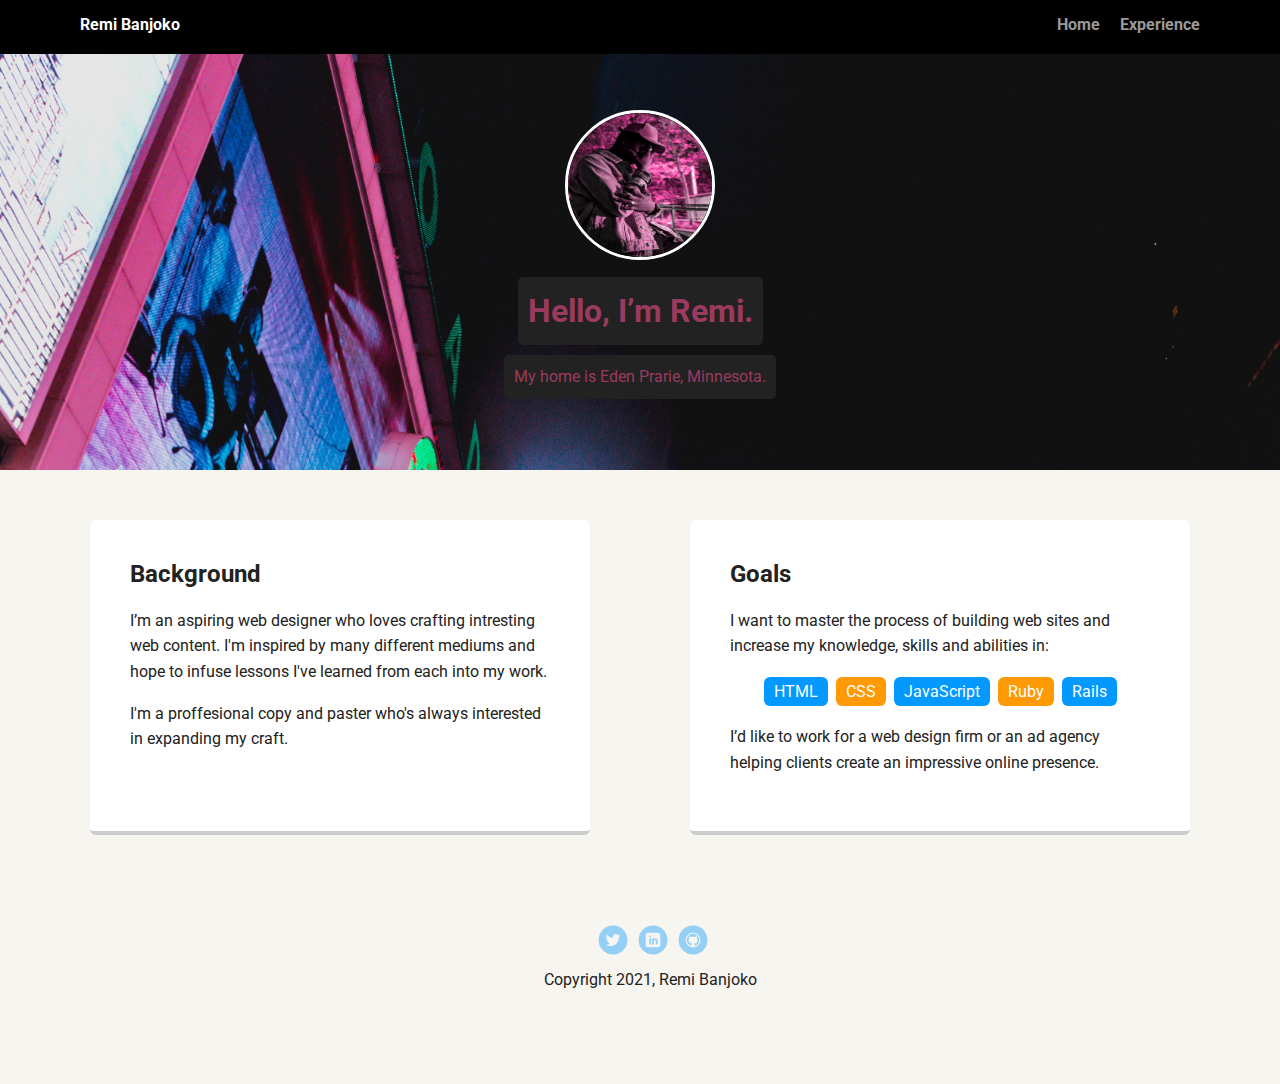
==== index.html @ 9d986264 "Initial commit" ====
<!doctype html>
<html lang="en">
<head>
  <meta charset="utf-8">
  <title>Remi Banjoko's Profile</title>
  <meta name="viewport" content="width=device-width, initial-scale=1.0">
  <link rel="stylesheet" href="styles.css">
  <link href="https://fonts.googleapis.com/css?family=Muli%7CRoboto:400,300,500,700,900" rel="stylesheet"></head>
  <body>

    <div class="main-nav">
        <ul class="nav">
          <li class="name">Remi Banjoko</li>
          <li><a href="index.html" >Home</a></li>
          <li><a href="experience.html">Experience</a></li>
        </ul>
    </div>

    <header>
      <!-- <div class="swapBox" title="Picture of Remi Banjoko"></div> -->
      <img class="profile-image" src="images/actuallyMe5.jpg" alt="Picture of Remi Banjoko" >
      <h1 class="tag name"> <span>Hello, I’m Remi.</span></h1>
      <p class="tag location"><span>My home is Eden Prarie, Minnesota.</span></p>
    </header>

    <main class="flex">
      <div class="card">
        <h2>Background</h2>
        <p>I’m an aspiring web designer who loves crafting intresting web content. I'm inspired by many different mediums and hope to infuse lessons I've learned from each into my work. </p>
        <p>I'm a proffesional copy and paster who's always interested in expanding my craft.</p>
      </div> 

      <div class="card">
        <h2>Goals</h2>
        <p>I want to master the process of building web sites and increase my knowledge, skills and abilities in:</p>
        <ul class="skills">
          <li>HTML</li>
          <li>CSS</li>
          <li>JavaScript</li>
          <li>Ruby</li>
          <li>Rails</li>
        </ul>
        <p> I’d like to work for a web design firm or an ad agency helping clients create an impressive online presence.</p>
      </div> 

    </main>
    <footer>
      <ul>
        <li><a href="#" class="social twitter">Twitter</a></li>
        <li><a href="https://www.linkedin.com/in/remi-banjoko-4a3756212" target="blank" class="social linkedin">LinkedIn</a></li>
        <li><a href="#" class="social github">Github</a></li>
      </ul>
      <p class="copyright">Copyright 2021, Remi Banjoko</p>
    </footer>
  </body>
  </html>
---- styles.css ----
/* Global Layout Set-up */
* { 
  box-sizing: border-box;
}
  
body {
  margin: 0;
  padding: 0;
  text-align: center;
  font-family: 'Roboto', sans-serif;
  color: #222;
  background: #f7f5f0;
}
/* Link Styles */

a {
  text-decoration: none;
  color: #999;
}
a:hover {
  color: #6633ff;
}

/* Section Styles */

.main-nav {
  width: 100%;
  background: black;
  min-height: 30px;
  padding: 10px;
  position: fixed;
  text-align: center;
}

.nav {
  display: flex;
  justify-content: space-around;
  font-weight: 700;
  list-style-type: none;
  margin: 0 auto;
  padding: 0;
}

.name:hover span{
  display:none;
}

.name:hover:before{
 content:"Just a dude ";

}

.nav .name {
    display: block;
    margin-right: auto;
    color: white;
}
.nav li {
  padding: 5px 10px 10px 10px;
}

.nav a {
  transition: all .5s;
}
.nav a:hover {
  color: #9b3a5f;
}

header {
  text-align: center;
  background: url('images/street.jpg') no-repeat top center ;
  background-size: cover;
  overflow: hidden;
  padding-top: 60px;
}

header {
  line-height: 1.5;
}

/* header .swapBox{
  display:inline-block;
  background: url('images/actuallyMe5.jpg') no-repeat top center ;
  background-size: cover;
  margin-top: 50px;
  width: 150px;
  height: 150px;
  border-radius: 50%;
  border: 3px solid white;
  transition: all .5s;
} */

header .profile-image {
  position: relative;
  margin-top: 50px;
  width: 150px;
  height: 150px;
  border-radius: 50%;
  border: 3px solid white;
  transition: all .5s;
} 

/* header .swapBox:hover {
  background: url('images/actuallyMe4.jpg') no-repeat top center ;
  background-size: cover;
  border-radius: 50%;
  border: 3px solid rgb(238, 176, 240);
  transition: all .5s;
  transform: scale(1.001) rotate(1deg);
} */


 main .aura{
  display:inline-block;
  position: relative;
  height: 20px;
  width: 45px;
} 

 main .aura:hover {
  display:inline-block;
  position: relative;
  background: url('images/aura.gif') no-repeat center  ;
  background-size: auto center;
  
} 

.tag {
  background-color: #222;
  color: #9b3a5f;
  padding: 10px;
  border-radius: 5px;
  display: table;
  margin: 10px auto;
} 

.tag:hover{
  background-color: #222;
  color: #297972;
  padding: 10px;
  border-radius: 5px;
  display: table;
  margin: 10px auto;
  transform: scale(1.01);
}

.location {
  background-color: #222;
  color: #9b3a5f;
}
.location:hover span{
  display:none;

}

.location:hover:before{
 content:"Who lives somewhere";

}

.card {
  margin: 30px;
  padding: 20px 40px 40px;
  max-width: 500px;
  text-align: left;
  background: #fff;
  border-bottom: 4px solid #ccc;
  border-radius: 6px;
  transition: all .5s;
}
.card:hover {
  border-color: #ff99ff;
}

ul.skills {
  padding: 0;
  text-align: center;
}

.skills li {
  border-radius: 6px;
  display: inline-block;
  background: #ff9904;
  color: white;
  padding: 5px 10px;
  margin: 2px;
}

.skills li:nth-child(odd) {
  background: #0399ff;
}

footer {
  width: 100%;
  min-height: 30px;
  padding: 20px 0 40px 20px;
}

footer .copyright {
  top: -8px;
  font-size: .75em;
}

footer ul {
  list-style-type: none;
  margin: 0;
  padding: 0;
}

footer ul li {
  display: inline-block;
}

a.social {
  display: inline-block;
  text-indent: -9999px;
  margin-left: 5px;
  width: 30px;
  height: 30px;
  background-size: 30px 30px;
  opacity: .4;
  transition: all .5s;
}
a.twitter {
  background-image: url(images/twitter.svg);
}
a.linkedin {
  background-image: url(images/linkedin.svg);
}
a.github {
  background-image: url(images/github.svg);
}
a.social:hover {
  opacity: 1;
}
.clearfix {
  clear: both;
}

/* Styles for larger screens */
@media screen and (min-width: 720px) {
  
  .flex {
      display: -ms-flexbox;      /* TWEENER - IE 10 */
      display: flex; 
      max-width: 1200px;
      -ms-flex-pack: distribute;
      justify-content: space-around;
      margin: 0 auto;
  }

  header {
    min-height: 470px;
  }

  .nav {
    max-width: 1200px;
    padding: 0 30px;
  }


  main {
    padding-top: 20px;
  }

  main p {
    line-height: 1.6em;
  }

  footer {
    font-size: 1.3em;
    max-width: 1200px;
    margin: 40px auto;
  }

}
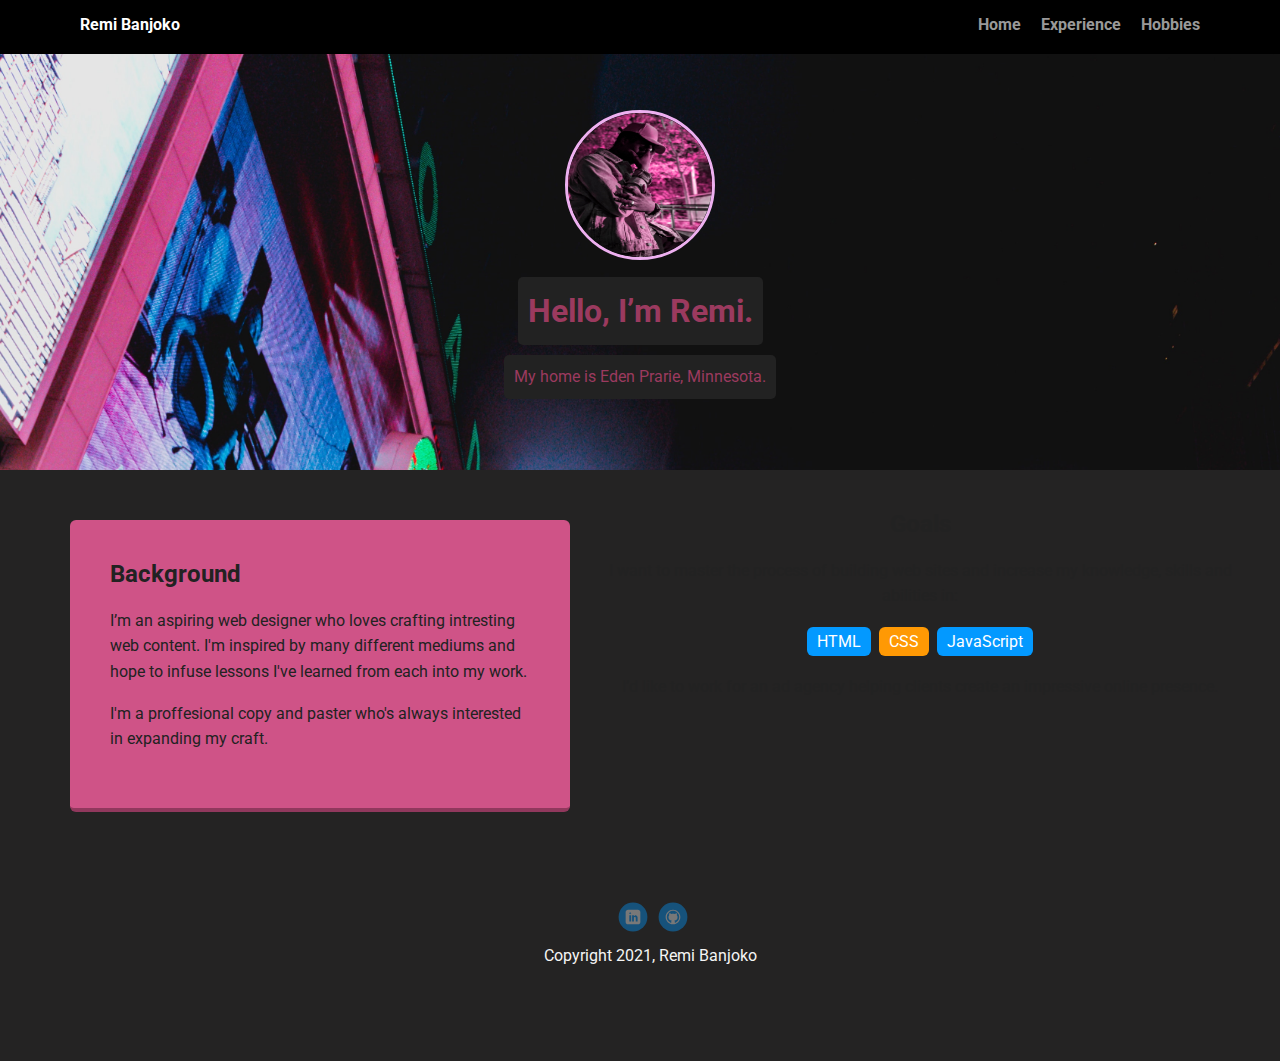
==== commit 98387984: "Fixed a bunch of things" ====
--- a/index.html
+++ b/index.html
@@ -8,11 +8,12 @@
   <link href="https://fonts.googleapis.com/css?family=Muli%7CRoboto:400,300,500,700,900" rel="stylesheet"></head>
   <body>
 
-    <div class="main-nav">
+    <div class="main-navBar">
         <ul class="nav">
           <li class="name">Remi Banjoko</li>
           <li><a href="index.html" >Home</a></li>
           <li><a href="experience.html">Experience</a></li>
+          <li><a href="hobbies.html">Hobbies</a></li>
         </ul>
     </div>
 
@@ -24,7 +25,7 @@
     </header>
 
     <main class="flex">
-      <div class="card">
+      <div class="descriptionCard">
         <h2>Background</h2>
         <p>I’m an aspiring web designer who loves crafting intresting web content. I'm inspired by many different mediums and hope to infuse lessons I've learned from each into my work. </p>
         <p>I'm a proffesional copy and paster who's always interested in expanding my craft.</p>
@@ -37,18 +38,15 @@
           <li>HTML</li>
           <li>CSS</li>
           <li>JavaScript</li>
-          <li>Ruby</li>
-          <li>Rails</li>
         </ul>
-        <p> I’d like to work for a web design firm or an ad agency helping clients create an impressive online presence.</p>
+        <p> I’d like to work for an ad agency helping clients create an impressive online presence.</p>
       </div> 
 
     </main>
     <footer>
       <ul>
-        <li><a href="#" class="social twitter">Twitter</a></li>
         <li><a href="https://www.linkedin.com/in/remi-banjoko-4a3756212" target="blank" class="social linkedin">LinkedIn</a></li>
-        <li><a href="#" class="social github">Github</a></li>
+        <li><a href="https://github.com/Remi-Banjoko" target="blank" class="social github">Github</a></li>
       </ul>
       <p class="copyright">Copyright 2021, Remi Banjoko</p>
     </footer>
--- a/styles.css
+++ b/styles.css
@@ -2,14 +2,18 @@
 * { 
   box-sizing: border-box;
 }
-  
+
+.page_title {
+font-size: 5rem;
+}
+
 body {
   margin: 0;
   padding: 0;
   text-align: center;
   font-family: 'Roboto', sans-serif;
   color: #222;
-  background: #f7f5f0;
+  background: #242323;
 }
 /* Link Styles */
 
@@ -23,7 +27,7 @@
 
 /* Section Styles */
 
-.main-nav {
+.main-navBar {
   width: 100%;
   background: black;
   min-height: 30px;
@@ -96,7 +100,7 @@
   width: 150px;
   height: 150px;
   border-radius: 50%;
-  border: 3px solid white;
+  border: 3px solid rgb(238, 176, 240);
   transition: all .5s;
 } 
 
@@ -110,7 +114,7 @@
 } */
 
 
- main .aura{
+ main .aura{ 
   display:inline-block;
   position: relative;
   height: 20px;
@@ -122,7 +126,7 @@
   position: relative;
   background: url('images/aura.gif') no-repeat center  ;
   background-size: auto center;
-  
+  transform: scale(1.25);
 } 
 
 .tag {
@@ -158,19 +162,41 @@
 
 }
 
-.card {
+.descriptionCard{
   margin: 30px;
   padding: 20px 40px 40px;
   max-width: 500px;
   text-align: left;
-  background: #fff;
-  border-bottom: 4px solid #ccc;
+  background: #cf5387;
+  border-bottom: 4px solid #91385d;
   border-radius: 6px;
   transition: all .5s;
 }
-.card:hover {
-  border-color: #ff99ff;
-}
+
+
+.descriptionCard:hover {
+  border-color: #297972;
+}
+
+#experinceCard1{
+text-align: center;
+
+}
+
+#experinceCard2{
+  text-align: center;
+  
+  }
+
+  #experinceCard3{
+    text-align: center;
+    
+    }
+
+    #experinceCard4{
+      text-align: center;
+      
+      }
 
 ul.skills {
   padding: 0;
@@ -197,6 +223,7 @@
 }
 
 footer .copyright {
+  color:whitesmoke;
   top: -8px;
   font-size: .75em;
 }
@@ -221,9 +248,7 @@
   opacity: .4;
   transition: all .5s;
 }
-a.twitter {
-  background-image: url(images/twitter.svg);
-}
+
 a.linkedin {
   background-image: url(images/linkedin.svg);
 }
@@ -249,6 +274,11 @@
       margin: 0 auto;
   }
 
+  .break {
+    flex-basis: 100%;
+    height: 0;
+  }
+
   header {
     min-height: 470px;
   }
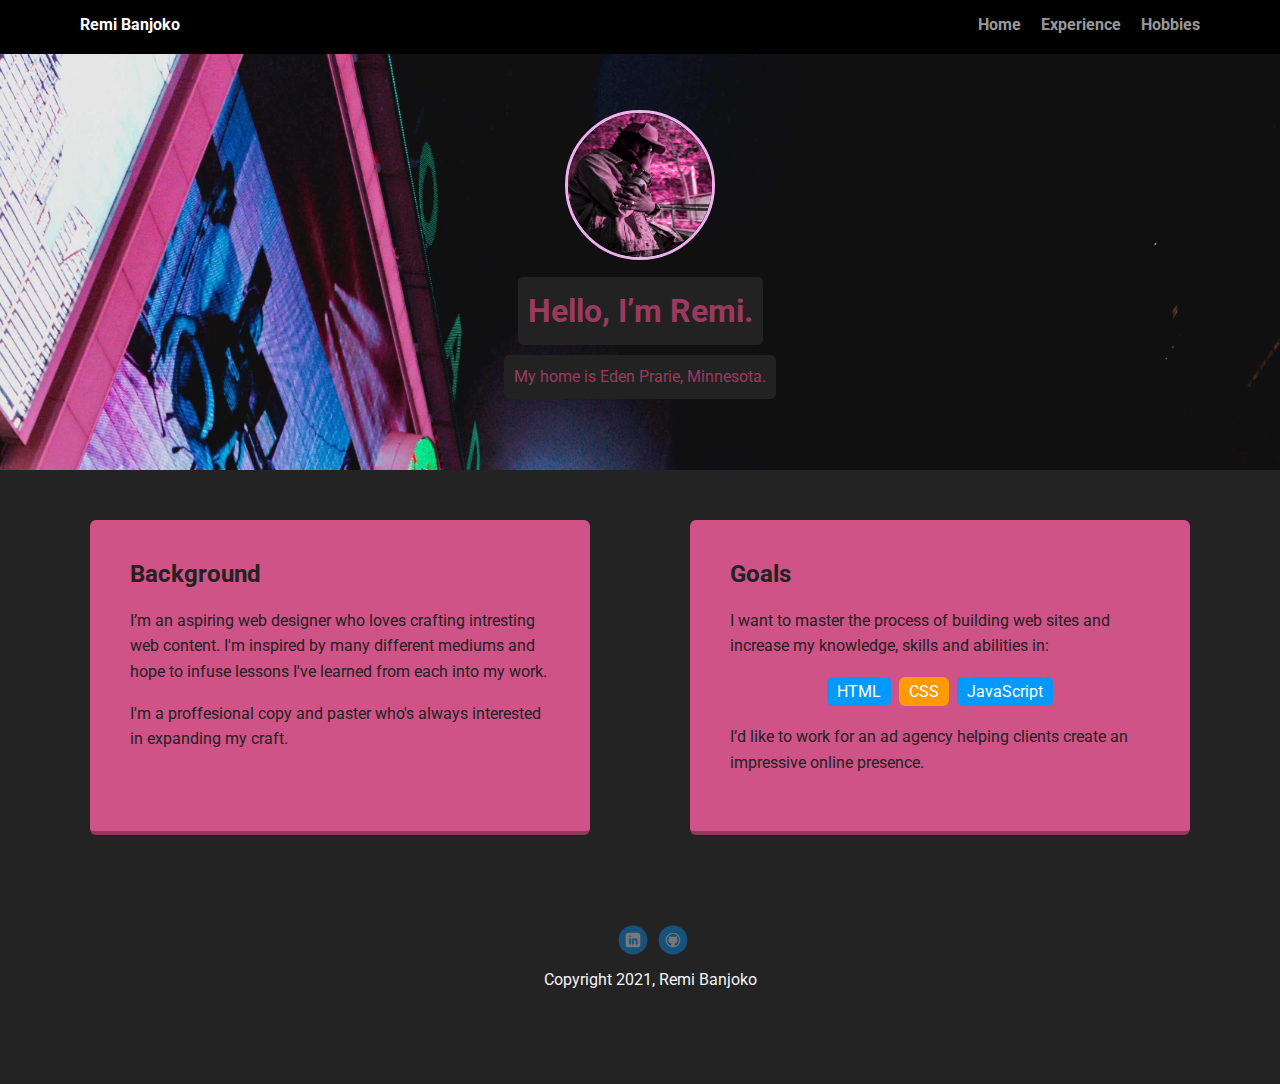
==== commit fbadb4c6: "fixed issue with experience cards" ====
--- a/index.html
+++ b/index.html
@@ -19,7 +19,7 @@
 
     <header>
       <!-- <div class="swapBox" title="Picture of Remi Banjoko"></div> -->
-      <img class="profile-image" src="images/actuallyMe5.jpg" alt="Picture of Remi Banjoko" >
+      <img class="profile-image" src="images/actuallyme6.jpg" alt="Picture of Remi Banjoko" >
       <h1 class="tag name"> <span>Hello, I’m Remi.</span></h1>
       <p class="tag location"><span>My home is Eden Prarie, Minnesota.</span></p>
     </header>
@@ -31,7 +31,7 @@
         <p>I'm a proffesional copy and paster who's always interested in expanding my craft.</p>
       </div> 
 
-      <div class="card">
+      <div class="descriptionCard">
         <h2>Goals</h2>
         <p>I want to master the process of building web sites and increase my knowledge, skills and abilities in:</p>
         <ul class="skills">
--- a/styles.css
+++ b/styles.css
@@ -72,7 +72,7 @@
 
 header {
   text-align: center;
-  background: url('images/street.jpg') no-repeat top center ;
+  background: url('images/street2.jpg') no-repeat top center ;
   background-size: cover;
   overflow: hidden;
   padding-top: 60px;
@@ -192,12 +192,7 @@
     text-align: center;
     
     }
-
-    #experinceCard4{
-      text-align: center;
       
-      }
-
 ul.skills {
   padding: 0;
   text-align: center;
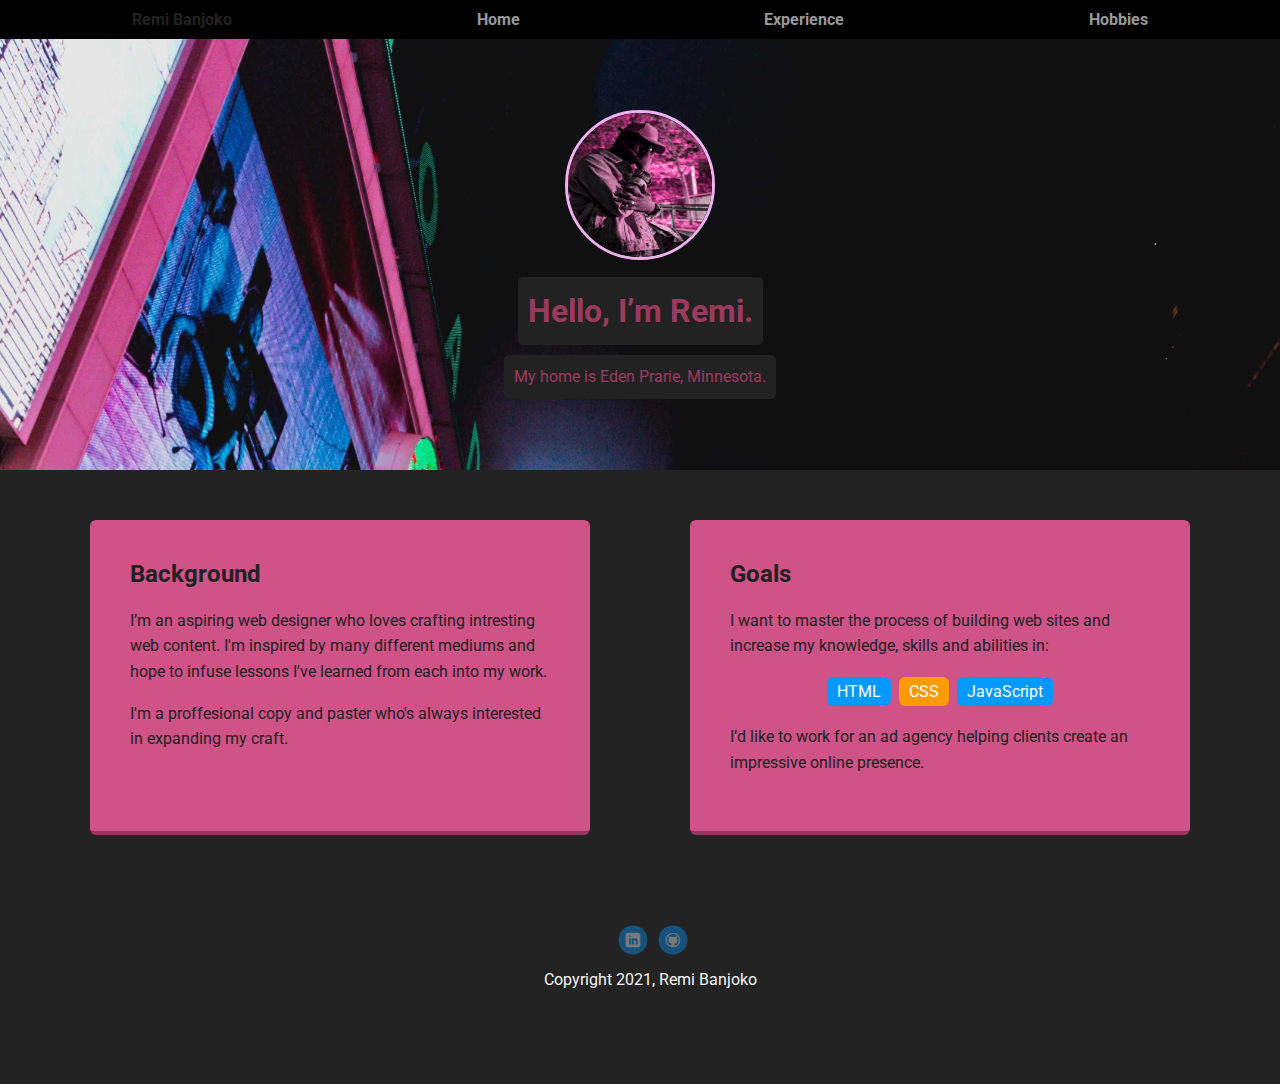
==== commit b7ee6ce3: "Fixed semantic errors as well as css error" ====
--- a/index.html
+++ b/index.html
@@ -8,14 +8,14 @@
   <link href="https://fonts.googleapis.com/css?family=Muli%7CRoboto:400,300,500,700,900" rel="stylesheet"></head>
   <body>
 
-    <div class="main-navBar">
-        <ul class="nav">
+    <nav class="main-navBar">
+        <ul class="navi">
           <li class="name">Remi Banjoko</li>
           <li><a href="index.html" >Home</a></li>
           <li><a href="experience.html">Experience</a></li>
           <li><a href="hobbies.html">Hobbies</a></li>
         </ul>
-    </div>
+      </nav>
 
     <header>
       <!-- <div class="swapBox" title="Picture of Remi Banjoko"></div> -->
@@ -25,13 +25,13 @@
     </header>
 
     <main class="flex">
-      <div class="descriptionCard">
+      <section class="descriptionCard">
         <h2>Background</h2>
         <p>I’m an aspiring web designer who loves crafting intresting web content. I'm inspired by many different mediums and hope to infuse lessons I've learned from each into my work. </p>
         <p>I'm a proffesional copy and paster who's always interested in expanding my craft.</p>
-      </div> 
+      </section> 
 
-      <div class="descriptionCard">
+      <section class="descriptionCard">
         <h2>Goals</h2>
         <p>I want to master the process of building web sites and increase my knowledge, skills and abilities in:</p>
         <ul class="skills">
@@ -40,7 +40,7 @@
           <li>JavaScript</li>
         </ul>
         <p> I’d like to work for an ad agency helping clients create an impressive online presence.</p>
-      </div> 
+      </section> 
 
     </main>
     <footer>
--- a/styles.css
+++ b/styles.css
@@ -36,7 +36,7 @@
   text-align: center;
 }
 
-.nav {
+.navi {
   display: flex;
   justify-content: space-around;
   font-weight: 700;
@@ -125,7 +125,7 @@
   display:inline-block;
   position: relative;
   background: url('images/aura.gif') no-repeat center  ;
-  background-size: auto center;
+  background-size: auto ;
   transform: scale(1.25);
 } 
 
